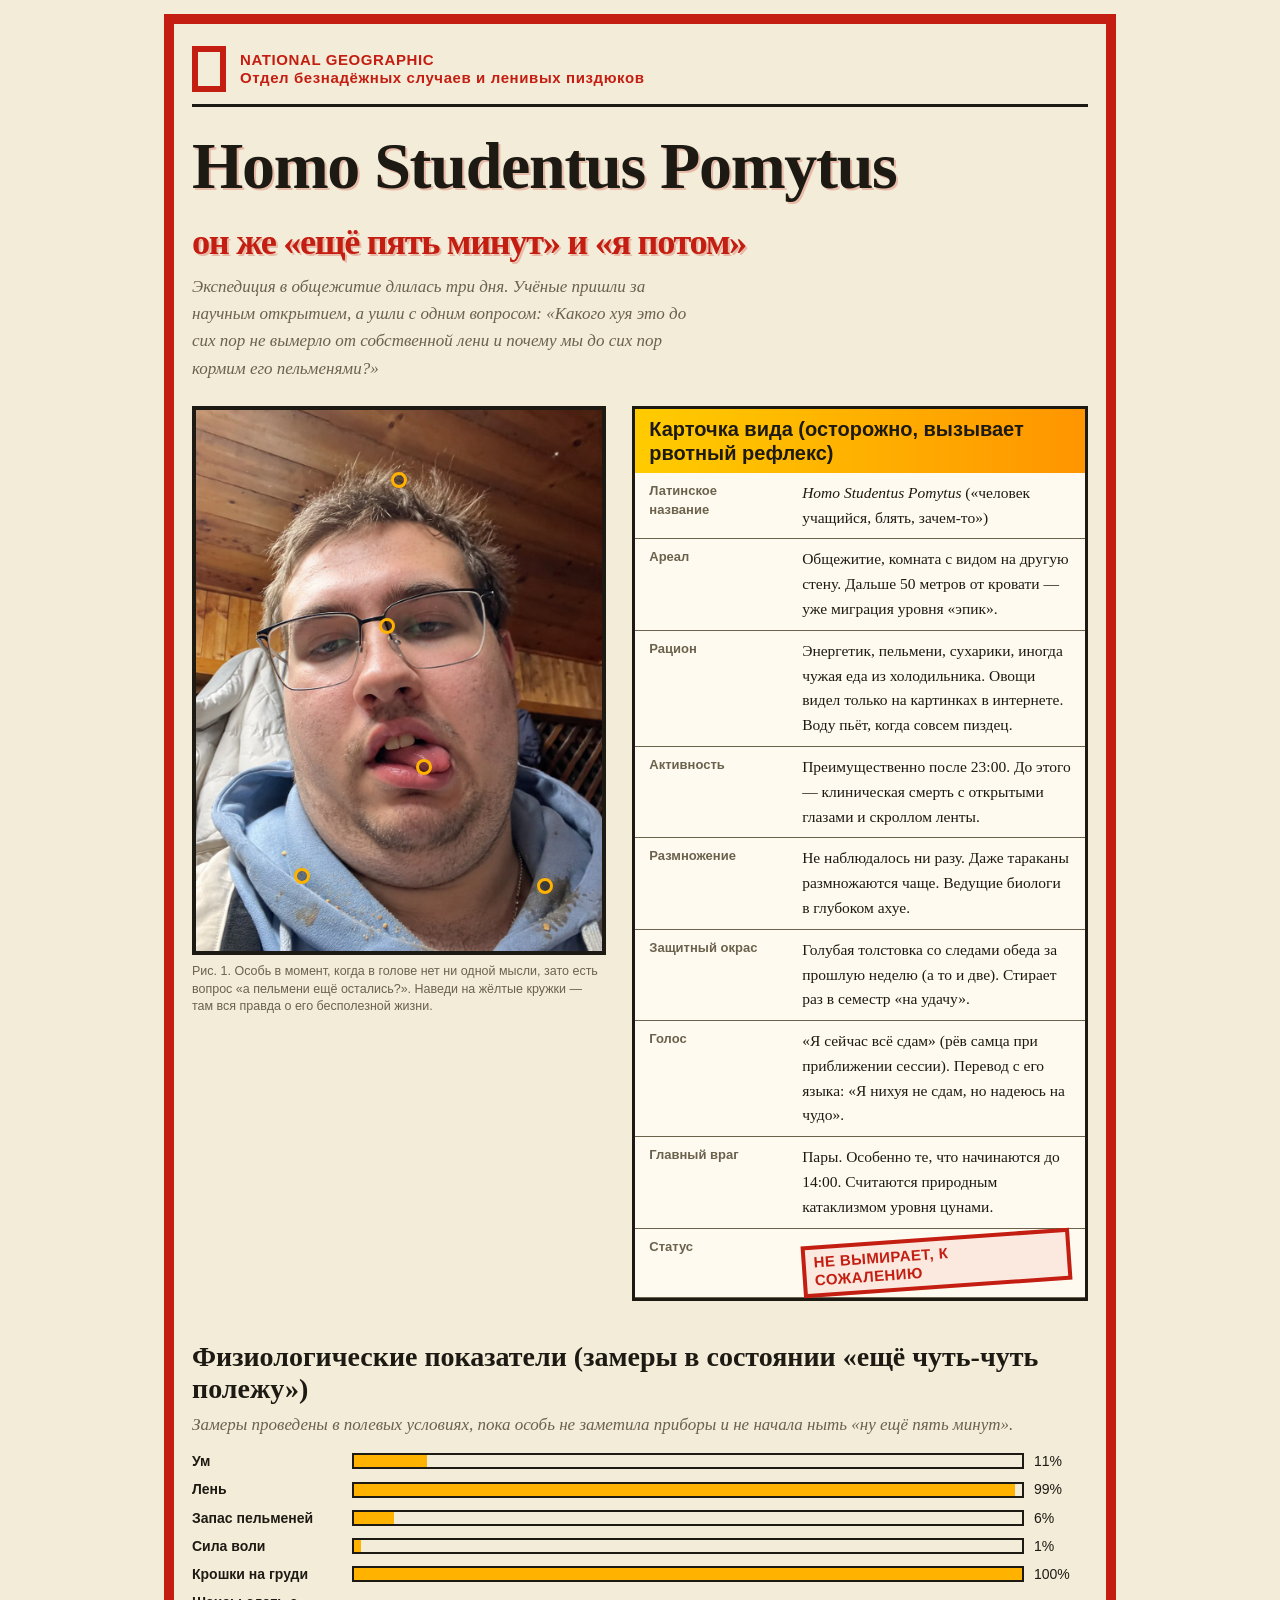
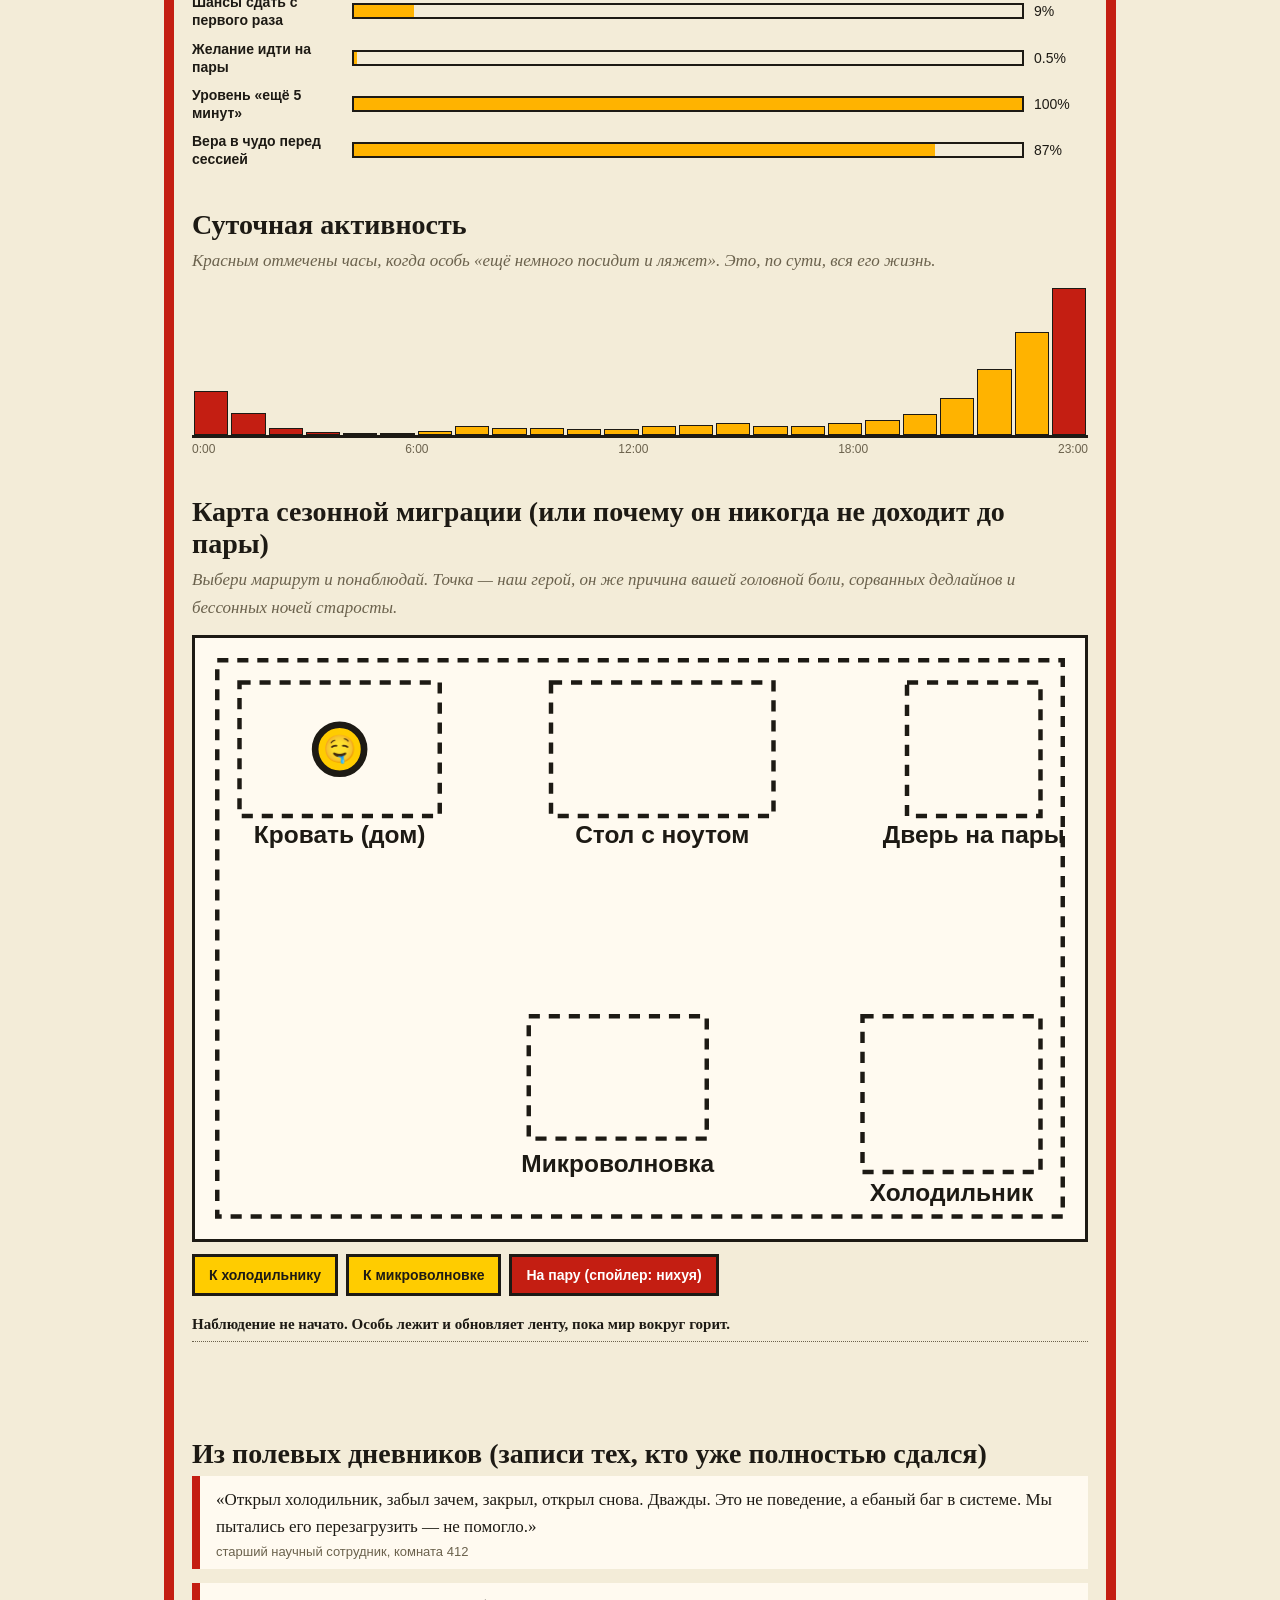
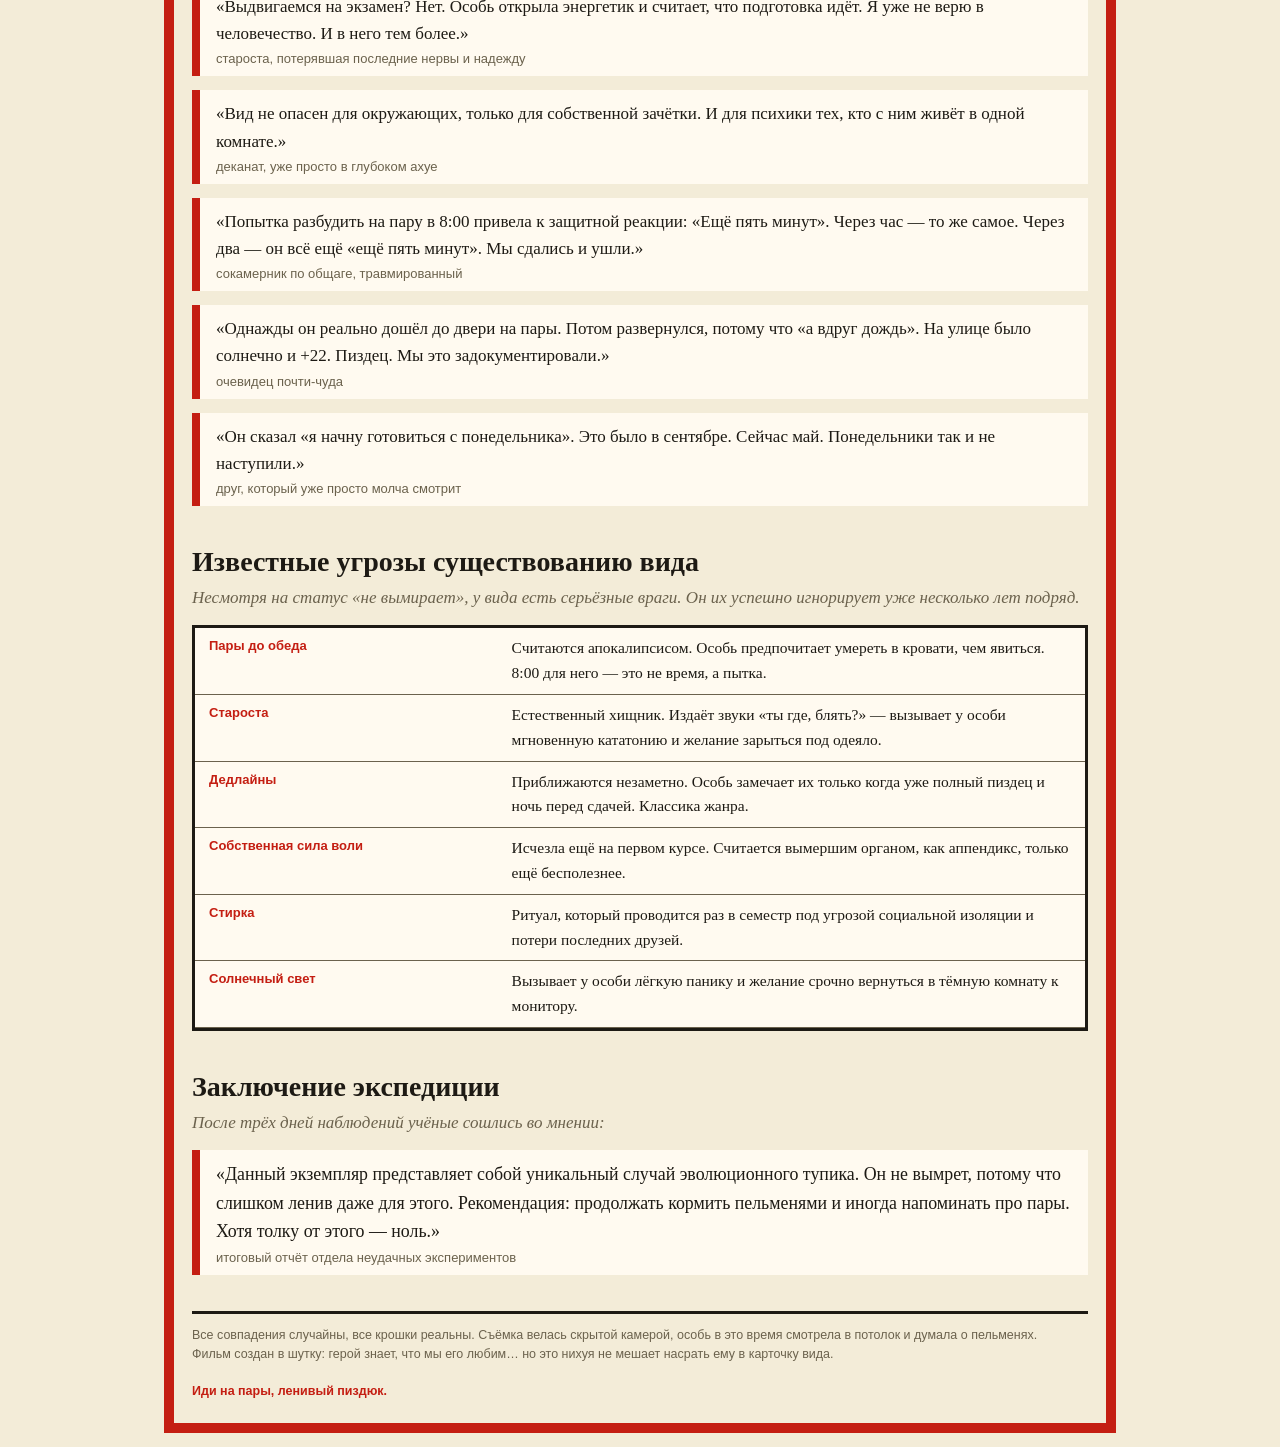
==== fullversion.html @ 98ea7786 "Добавлен файл стилей main.css и обновлены ссылки на стили в HTML-файлах" ====
<!DOCTYPE html>
<html lang="ru">

<head>
  <meta charset="utf-8">
  <meta name="viewport" content="width=device-width, initial-scale=1, viewport-fit=cover">
  <title>БЕЗ ЦЕНЗУРЫ: Homo Studentus Pomytus — ленивый пиздюк</title>
  <link rel="stylesheet" href="css/main.css">
  <link rel="icon" type="image/x-icon" href="favicon.ico">
  <style>
    :root {
      --yel: #ffb300;
      --red: #c41e12;
    }

    .border {
      border-width: 10px;
      border-color: #c41e12;
      /* box-shadow: inset 0 0 0 4px #ffcc00; */
    }

    header b {
      color: var(--red);
    }

    .logo {
      border-color: var(--red);
    }

    h1 {
      text-shadow: 2px 2px 0 rgba(196, 30, 18, 0.25);
    }

    .stamp {
      border-width: 4px;
      font-size: 15px;
      letter-spacing: 0.03em;
      transform: rotate(-4deg);
      background: rgba(196, 30, 18, 0.08);
    }

    .card h2 {
      background: linear-gradient(90deg, #ffcc00, #ff9500);
    }

    .threats td:first-child {
      color: var(--red);
      font-weight: 800;
    }

    blockquote {
      border-left-color: var(--red);
    }

    button {
      background: #ffcc00;
    }

    button[data-r="pair"] {
      background: var(--red);
      color: #fff;
      border-color: #1d1a14;
    }

    .stat span:first-child {
      font-weight: 700;
    }
  </style>
</head>

<body>
  <div class="frame">
    <div class="border">
      <header>
        <div class="logo"></div><b>NATIONAL GEOGRAPHIC<br>Отдел безнадёжных случаев и ленивых пиздюков</b>
      </header>

      <h1>Homo Studentus Pomytus<br><span style="font-size:0.55em;font-weight:700;color:var(--red)">он же «ещё пять
          минут» и «я потом»</span></h1>
      <p class="lead">Экспедиция в общежитие длилась три дня. Учёные пришли за научным открытием, а ушли с одним
        вопросом:
        «Какого хуя это до сих пор не вымерло от собственной лени и почему мы до сих пор кормим его пельменями?»</p>

      <div class="grid">
        <div>
          <div class="photo" id="ph">
            <img src="hero.jpg"
              alt="Особь в естественной среде обитания: деревянная стена, крошки на толстовке, язык наружу">
            <div class="tag" style="left:26%;top:86%"><i tabindex="0" aria-label="Крошки"></i><span>Следы сухариков. Так
                особь метит территорию и собственную грудь. Феромоны абсолютной лени.</span></div>
            <div class="tag" style="left:56%;top:66%"><i tabindex="0" aria-label="Язык"></i><span>Язык наружу: либо
                брачный сигнал, либо мозг окончательно завис и больше не загрузится. Оба варианта — пиздец.</span></div>
            <div class="tag" style="left:47%;top:40%"><i tabindex="0" aria-label="Очки"></i><span>Очки в тонкой оправе.
                Эффект интеллекта не подтверждён. Даже наоборот — очки просто для вида, как и вся его «учёба».</span>
            </div>
            <div class="tag" style="left:50%;top:13%"><i tabindex="0" aria-label="Причёска"></i><span>Причёска «после
                сна без сна». Расчёске не знакома. Гребень бы умер от ужаса, увидев это.</span></div>
            <div class="tag" style="left:86%;top:88%"><i tabindex="0" aria-label="Пятно"></i><span>Пятно
                неустановленного происхождения. Эксперты спорят: соус, судьба или просто лень стирать уже третий
                месяц.</span></div>
          </div>
          <p class="cap">Рис. 1. Особь в момент, когда в голове нет ни одной мысли, зато есть вопрос «а пельмени ещё
            остались?». Наведи на жёлтые кружки — там вся правда о его бесполезной жизни.</p>
        </div>

        <div class="card">
          <h2>Карточка вида (осторожно, вызывает рвотный рефлекс)</h2>
          <table>
            <tr>
              <td>Латинское название</td>
              <td><i>Homo Studentus Pomytus</i> («человек учащийся, блять, зачем-то»)</td>
            </tr>
            <tr>
              <td>Ареал</td>
              <td>Общежитие, комната с видом на другую стену. Дальше 50 метров от кровати — уже миграция уровня «эпик».
              </td>
            </tr>
            <tr>
              <td>Рацион</td>
              <td>Энергетик, пельмени, сухарики, иногда чужая еда из холодильника. Овощи видел только на картинках в
                интернете. Воду пьёт, когда совсем пиздец.</td>
            </tr>
            <tr>
              <td>Активность</td>
              <td>Преимущественно после 23:00. До этого — клиническая смерть с открытыми глазами и скроллом ленты.</td>
            </tr>
            <tr>
              <td>Размножение</td>
              <td>Не наблюдалось ни разу. Даже тараканы размножаются чаще. Ведущие биологи в глубоком ахуе.</td>
            </tr>
            <tr>
              <td>Защитный окрас</td>
              <td>Голубая толстовка со следами обеда за прошлую неделю (а то и две). Стирает раз в семестр «на удачу».
              </td>
            </tr>
            <tr>
              <td>Голос</td>
              <td>«Я сейчас всё сдам» (рёв самца при приближении сессии). Перевод с его языка: «Я нихуя не сдам, но
                надеюсь на чудо».</td>
            </tr>
            <tr>
              <td>Главный враг</td>
              <td>Пары. Особенно те, что начинаются до 14:00. Считаются природным катаклизмом уровня цунами.</td>
            </tr>
            <tr>
              <td>Статус</td>
              <td><span class="stamp">НЕ ВЫМИРАЕТ, К СОЖАЛЕНИЮ</span></td>
            </tr>
          </table>
        </div>
      </div>

      <section>
        <h3>Физиологические показатели (замеры в состоянии «ещё чуть-чуть полежу»)</h3>
        <p class="sub">Замеры проведены в полевых условиях, пока особь не заметила приборы и не начала ныть «ну ещё пять
          минут».</p>
        <div class="stats" id="stats"></div>
      </section>

      <section>
        <h3>Суточная активность</h3>
        <p class="sub">Красным отмечены часы, когда особь «ещё немного посидит и ляжет». Это, по сути, вся его жизнь.
        </p>
        <div class="chart" id="chart" role="img" aria-label="График: активность растёт после 23:00"></div>
        <div class="hours"><span>0:00</span><span>6:00</span><span>12:00</span><span>18:00</span><span>23:00</span>
        </div>
      </section>

      <section>
        <h3>Карта сезонной миграции (или почему он никогда не доходит до пары)</h3>
        <p class="sub">Выбери маршрут и понаблюдай. Точка — наш герой, он же причина вашей головной боли, сорванных
          дедлайнов и бессонных ночей старосты.</p>
        <div class="map">
          <svg viewBox="0 0 400 270" role="img" aria-label="План комнаты общежития">
            <rect class="room" x="10" y="10" width="380" height="250" />
            <rect class="room" x="20" y="20" width="90" height="60" /><text class="rt" x="65" y="92">Кровать
              (дом)</text>
            <rect class="room" x="160" y="20" width="100" height="60" /><text class="rt" x="210" y="92">Стол с
              ноутом</text>
            <rect class="room" x="320" y="20" width="60" height="60" /><text class="rt" x="350" y="92">Дверь на
              пары</text>
            <rect class="room" x="150" y="170" width="80" height="55" /><text class="rt" x="190"
              y="240">Микроволновка</text>
            <rect class="room" x="300" y="170" width="80" height="70" /><text class="rt" x="340"
              y="253">Холодильник</text>
            <g id="mk">
              <circle r="11" fill="#ffcc00" stroke="#1d1a14" stroke-width="3" /><text y="4" text-anchor="middle"
                font-size="12">🤤</text>
            </g>
          </svg>
        </div>
        <div class="btns">
          <button data-r="fridge">К холодильнику</button>
          <button data-r="micro">К микроволновке</button>
          <button data-r="pair">На пару (спойлер: нихуя)</button>
        </div>
        <ol id="log" reversed>
          <li>Наблюдение не начато. Особь лежит и обновляет ленту, пока мир вокруг горит.</li>
        </ol>
      </section>

      <section>
        <h3>Из полевых дневников (записи тех, кто уже полностью сдался)</h3>
        <blockquote>«Открыл холодильник, забыл зачем, закрыл, открыл снова. Дважды. Это не поведение, а ебаный баг в
          системе. Мы пытались его перезагрузить — не помогло.»<cite>старший научный сотрудник, комната 412</cite>
        </blockquote>
        <blockquote>«Выдвигаемся на экзамен? Нет. Особь открыла энергетик и считает, что подготовка идёт. Я уже не верю
          в человечество. И в него тем более.»<cite>староста, потерявшая последние нервы и надежду</cite></blockquote>
        <blockquote>«Вид не опасен для окружающих, только для собственной зачётки. И для психики тех, кто с ним живёт в
          одной комнате.»<cite>деканат, уже просто в глубоком ахуе</cite></blockquote>
        <blockquote>«Попытка разбудить на пару в 8:00 привела к защитной реакции: «Ещё пять минут». Через час — то же
          самое. Через два — он всё ещё «ещё пять минут». Мы сдались и ушли.»<cite>сокамерник по общаге,
            травмированный</cite></blockquote>
        <blockquote>«Однажды он реально дошёл до двери на пары. Потом развернулся, потому что «а вдруг дождь». На улице
          было солнечно и +22. Пиздец. Мы это задокументировали.»<cite>очевидец почти-чуда</cite></blockquote>
        <blockquote>«Он сказал «я начну готовиться с понедельника». Это было в сентябре. Сейчас май. Понедельники так и
          не наступили.»<cite>друг, который уже просто молча смотрит</cite></blockquote>
      </section>

      <section>
        <h3>Известные угрозы существованию вида</h3>
        <p class="sub">Несмотря на статус «не вымирает», у вида есть серьёзные враги. Он их успешно игнорирует уже
          несколько лет подряд.</p>
        <div class="card threats">
          <table>
            <tr>
              <td>Пары до обеда</td>
              <td>Считаются апокалипсисом. Особь предпочитает умереть в кровати, чем явиться. 8:00 для него — это не
                время, а пытка.</td>
            </tr>
            <tr>
              <td>Староста</td>
              <td>Естественный хищник. Издаёт звуки «ты где, блять?» — вызывает у особи мгновенную кататонию и желание
                зарыться под одеяло.</td>
            </tr>
            <tr>
              <td>Дедлайны</td>
              <td>Приближаются незаметно. Особь замечает их только когда уже полный пиздец и ночь перед сдачей. Классика
                жанра.</td>
            </tr>
            <tr>
              <td>Собственная сила воли</td>
              <td>Исчезла ещё на первом курсе. Считается вымершим органом, как аппендикс, только ещё бесполезнее.</td>
            </tr>
            <tr>
              <td>Стирка</td>
              <td>Ритуал, который проводится раз в семестр под угрозой социальной изоляции и потери последних друзей.
              </td>
            </tr>
            <tr>
              <td>Солнечный свет</td>
              <td>Вызывает у особи лёгкую панику и желание срочно вернуться в тёмную комнату к монитору.</td>
            </tr>
          </table>
        </div>
      </section>

      <section>
        <h3>Заключение экспедиции</h3>
        <p class="sub">После трёх дней наблюдений учёные сошлись во мнении:</p>
        <blockquote style="border-left-color:var(--red);font-size:1.05em">
          «Данный экземпляр представляет собой уникальный случай эволюционного тупика.
          Он не вымрет, потому что слишком ленив даже для этого.
          Рекомендация: продолжать кормить пельменями и иногда напоминать про пары.
          Хотя толку от этого — ноль.»
          <cite>итоговый отчёт отдела неудачных экспериментов</cite>
        </blockquote>
      </section>

      <footer>
        Все совпадения случайны, все крошки реальны. Съёмка велась скрытой камерой, особь в это время смотрела в потолок
        и думала о пельменях.<br>
        Фильм создан в шутку: герой знает, что мы его любим… но это нихуя не мешает насрать ему в карточку вида.<br><br>
        <strong style="color:var(--red)">Иди на пары, ленивый пиздюк.</strong><br>
      </footer>
    </div>
  </div>

  <script>
    var S = [
      ["Ум", 11, "11%"],
      ["Лень", 99, "99%"],
      ["Запас пельменей", 6, "6%"],
      ["Сила воли", 1, "1%"],
      ["Крошки на груди", 100, "100%"],
      ["Шансы сдать с первого раза", 9, "9%"],
      ["Желание идти на пары", 0.5, "0.5%"],
      ["Уровень «ещё 5 минут»", 100, "100%"],
      ["Вера в чудо перед сессией", 87, "87%"]
    ];
    var st = document.getElementById("stats");
    S.forEach(function (s) {
      var d = document.createElement("div");
      d.className = "stat";
      d.innerHTML = "<span>" + s[0] + "</span><div class='bar'><b data-w='" + s[1] + "'></b></div><span>" + s[2] + "</span>";
      st.appendChild(d);
    });
    setTimeout(function () {
      document.querySelectorAll(".bar b").forEach(function (b) {
        b.style.width = b.dataset.w + "%";
      });
    }, 150);

    var A = [30, 15, 5, 2, 1, 1, 3, 6, 5, 5, 4, 4, 6, 7, 8, 6, 6, 8, 10, 14, 25, 45, 70, 100],
      c = document.getElementById("chart");
    A.forEach(function (v, i) {
      var d = document.createElement("div");
      d.style.height = v + "%";
      d.title = i + ":00";
      if (i >= 23 || i <= 3) d.className = "n";
      c.appendChild(d);
    });

    document.querySelectorAll(".tag").forEach(function (t) {
      t.addEventListener("click", function () {
        document.querySelectorAll(".tag.on").forEach(function (o) {
          if (o !== t) o.classList.remove("on");
        });
        t.classList.toggle("on");
      });
    });

    var P = { bed: [65, 50], desk: [210, 50], door: [350, 50], micro: [190, 198], fridge: [340, 205] };
    var R = {
      fridge: [
        ["desk", "Особь покидает кровать. Причина: запах чужих пельменей. Классика жанра."],
        ["desk", "Остановка у стола. Проверяет, не появилась ли еда сама. Не появилась. На лице — искреннее удивление."],
        ["micro", "Маршрут через микроволновку. Заглянул, ничего не разогревал, ушёл. Зачем — неизвестно даже ему самому."],
        ["fridge", "Холодильник открыт. Внутри горчица и надпись «НЕ ТРОГАТЬ». Особь, конечно же, трогает. Потому что хуй с ним."]
      ],
      micro: [
        ["desk", "Особь встаёт. Звук для науки: хруст сустава и тихий стон «бля, опять вставать»."],
        ["micro", "Достигнута микроволновка. Пельмени греются 14 минут вместо 5. Терпение на нуле, как и сила воли."],
        ["micro", "Тарелка пуста. Вилка в стороне. Пельмени съедены в режиме промышленного пылесоса. Миссия выполнена. Можно обратно в кровать."]
      ],
      pair: [
        ["desk", "Особь надевает ту самую толстовку. Ритуал подготовки занял почти 2 часа. Уже устал от самого факта сборов."],
        ["door", "Особь у двери на пары. Рука на ручке, взгляд почти героический. Кажется, сейчас случится чудо."],
        ["bed", "Миграция прервана: особь передумала на пороге («а вдруг дождь / холодно / лень / просто хуйню») и вернулась в кровать. Староста орёт. Мы тоже."]
      ]
    };
    var mk = document.getElementById("mk"),
      log = document.getElementById("log"),
      bs = document.querySelectorAll("button");

    function add(t) {
      var l = document.createElement("li");
      l.textContent = t;
      log.insertBefore(l, log.firstChild);
    }

    function mv(k) {
      var p = P[k];
      mk.style.transform = "translate(" + p[0] + "px," + p[1] + "px)";
    }

    bs.forEach(function (b) {
      b.addEventListener("click", function () {
        var route = R[b.dataset.r],
          i = 0;
        bs.forEach(function (x) {
          x.disabled = true;
        });
        mk.style.transition = "none";
        mv("bed");
        void mk.getBoundingClientRect();
        mk.style.transition = "";
        log.innerHTML = "";
        add("Начало наблюдения. Камера включена, герой не в курсе (как всегда).");
        (function step() {
          if (i >= route.length) {
            bs.forEach(function (x) {
              x.disabled = false;
            });
            return;
          }
          mv(route[i][0]);
          var t = route[i][1];
          i++;
          setTimeout(function () {
            add(t);
          }, 900);
          setTimeout(step, 2300);
        })();
      });
    });
  </script>
</body>

</html>
---- css/main.css ----
:root {
    --bg: #f3ecd8;
    --ink: #1d1a14;
    --card: #fffaf0;
    --yel: #ffcc00;
    --mute: #6b624d;
    --line: #1d1a14;
    --red: #b3261e;
    box-sizing: border-box;
    padding-top: env(safe-area-inset-top, 0px);
    padding-bottom: env(safe-area-inset-bottom, 0px)
}

@media (prefers-color-scheme:dark) {
    :root:not([data-theme="light"]) {
        --bg: #16140f;
        --ink: #f1e9d2;
        --card: #221f17;
        --mute: #a79d82;
        --line: #f1e9d2;
        --red: #ff7a70
    }
}

:root[data-theme="dark"] {
    --bg: #16140f;
    --ink: #f1e9d2;
    --card: #221f17;
    --mute: #a79d82;
    --line: #f1e9d2;
    --red: #ff7a70
}

* {
    box-sizing: inherit
}

html {
    scroll-padding-top: env(safe-area-inset-top, 0px)
}

body {
    margin: 0;
    background: var(--bg);
    color: var(--ink);
    font: 17px/1.6 Georgia, "Times New Roman", serif;
    color-scheme: light dark
}

.frame {
    max-width: 980px;
    margin: 0 auto;
    padding: 14px
}

.border {
    border: 10px solid var(--yel);
    padding: 22px 18px;
    background: var(--bg)
}

header {
    display: flex;
    align-items: center;
    gap: 14px;
    border-bottom: 3px solid var(--line);
    padding-bottom: 12px
}

.logo {
    width: 34px;
    height: 46px;
    border: 6px solid var(--yel);
    flex: none
}

header b {
    font: 700 15px/1.2 Helvetica, Arial, sans-serif;
    letter-spacing: .04em
}

h1 {
    font: 900 clamp(34px, 7vw, 66px)/1 Georgia, serif;
    margin: 26px 0 8px;
    letter-spacing: -.02em
}

.lead {
    font-style: italic;
    color: var(--mute);
    max-width: 60ch;
    margin: 0 0 24px
}

.grid {
    display: grid;
    grid-template-columns: minmax(0, 1fr) minmax(0, 1.1fr);
    gap: 26px;
    align-items: start
}

@media(max-width:720px) {
    .grid {
        grid-template-columns: 1fr
    }
}

.photo {
    position: relative;
    border: 4px solid var(--line);
    background: #000
}

.photo img {
    display: block;
    width: 100%;
    height: auto
}

.tag {
    position: absolute;
    transform: translate(-50%, -50%)
}

.tag i {
    display: block;
    width: 16px;
    height: 16px;
    border: 3px solid var(--yel);
    border-radius: 50%;
    background: rgba(0, 0, 0, .35);
    cursor: pointer
}

.tag span {
    display: none;
    position: absolute;
    left: 50%;
    top: 24px;
    transform: translateX(-50%);
    width: 170px;
    background: var(--yel);
    color: #1d1a14;
    font: 600 12.5px/1.3 Helvetica, Arial, sans-serif;
    padding: 6px 8px;
    z-index: 3
}

.tag:hover span,
.tag:focus-within span,
.tag.on span {
    display: block
}

.cap {
    font: 12.5px/1.4 Helvetica, Arial, sans-serif;
    color: var(--mute);
    margin: 8px 0 0
}

.card {
    background: var(--card);
    border: 3px solid var(--line)
}

.card h2 {
    margin: 0;
    background: var(--yel);
    color: #1d1a14;
    font: 800 20px/1.2 Helvetica, Arial, sans-serif;
    padding: 8px 14px
}

table {
    width: 100%;
    border-collapse: collapse;
    font-size: 15.5px
}

td {
    padding: 8px 14px;
    border-bottom: 1px solid var(--mute);
    vertical-align: top
}

td:first-child {
    font: 700 13px/1.5 Helvetica, Arial, sans-serif;
    width: 34%;
    color: var(--mute)
}

.stamp {
    display: inline-block;
    border: 3px solid var(--red);
    color: var(--red);
    font: 800 14px/1.2 Helvetica, Arial, sans-serif;
    padding: 4px 8px;
    transform: rotate(-3deg)
}

section {
    margin-top: 40px
}

h3 {
    font: 800 28px/1.15 Georgia, serif;
    margin: 0 0 6px
}

.sub {
    color: var(--mute);
    margin: 0 0 14px;
    font-style: italic
}

.stats {
    display: grid;
    gap: 10px
}

.stat {
    display: grid;
    grid-template-columns: 150px 1fr 54px;
    gap: 10px;
    align-items: center;
    font: 14px/1.3 Helvetica, Arial, sans-serif
}

@media(max-width:520px) {
    .stat {
        grid-template-columns: 100px 1fr 44px
    }
}

.bar {
    height: 16px;
    border: 2px solid var(--line)
}

.bar b {
    display: block;
    height: 100%;
    background: var(--yel);
    width: 0;
    transition: width 1.2s
}

.chart {
    display: flex;
    align-items: flex-end;
    gap: 3px;
    height: 150px;
    border-bottom: 3px solid var(--line);
    padding: 0 2px;
    overflow-x: auto
}

.chart div {
    flex: 1;
    min-width: 8px;
    background: var(--yel);
    border: 1px solid var(--line);
    position: relative
}

.chart div.n {
    background: var(--red)
}

.hours {
    display: flex;
    justify-content: space-between;
    font: 12px Helvetica, Arial, sans-serif;
    color: var(--mute);
    margin-top: 4px
}

.map {
    border: 3px solid var(--line);
    background: var(--card);
    overflow-x: auto
}

.map svg {
    display: block;
    width: 100%;
    min-width: 340px;
    height: auto
}

.room {
    fill: none;
    stroke: var(--line);
    stroke-width: 2;
    stroke-dasharray: 5 4
}

.rt {
    fill: var(--ink);
    font: 700 11px Helvetica, Arial, sans-serif;
    text-anchor: middle
}

#mk {
    transform: translate(65px, 50px);
    transition: transform 1.4s ease-in-out
}

.btns {
    display: flex;
    flex-wrap: wrap;
    gap: 8px;
    margin: 12px 0
}

button {
    font: 800 14px Helvetica, Arial, sans-serif;
    background: var(--yel);
    color: #1d1a14;
    border: 3px solid var(--line);
    padding: 10px 14px;
    cursor: pointer
}

button:disabled {
    opacity: .5;
    cursor: wait
}

button:focus-visible,
.tag i:focus-visible {
    outline: 3px solid var(--red);
    outline-offset: 2px
}

#log {
    list-style: none;
    margin: 0;
    padding: 0;
    font: 15px/1.45 Georgia, serif;
    min-height: 90px
}

#log li {
    padding: 6px 0;
    border-bottom: 1px dotted var(--mute)
}

#log li:first-child {
    font-weight: 700
}

blockquote {
    margin: 0 0 14px;
    padding: 10px 16px;
    border-left: 8px solid var(--yel);
    background: var(--card)
}

blockquote cite {
    display: block;
    font: 13px Helvetica, Arial, sans-serif;
    color: var(--mute);
    margin-top: 4px
}

footer {
    margin-top: 36px;
    border-top: 3px solid var(--line);
    padding-top: 12px;
    font: 12.5px/1.5 Helvetica, Arial, sans-serif;
    color: var(--mute)
}

@media(prefers-reduced-motion:reduce) {

    #mk,
    .bar b {
        transition: none
    }
}

.censor-link {
    margin: 0 0 28px;
    text-align: center;
}

.censor-link a {
    display: inline-block;
    background: #b3261e;
    color: #fff;
    font: 800 14px/1.3 Helvetica, Arial, sans-serif;
    padding: 10px 18px;
    text-decoration: none;
    border: 3px solid var(--line);
    letter-spacing: 0.02em;
}

.censor-link a:hover {
    background: #8f1e18;
}
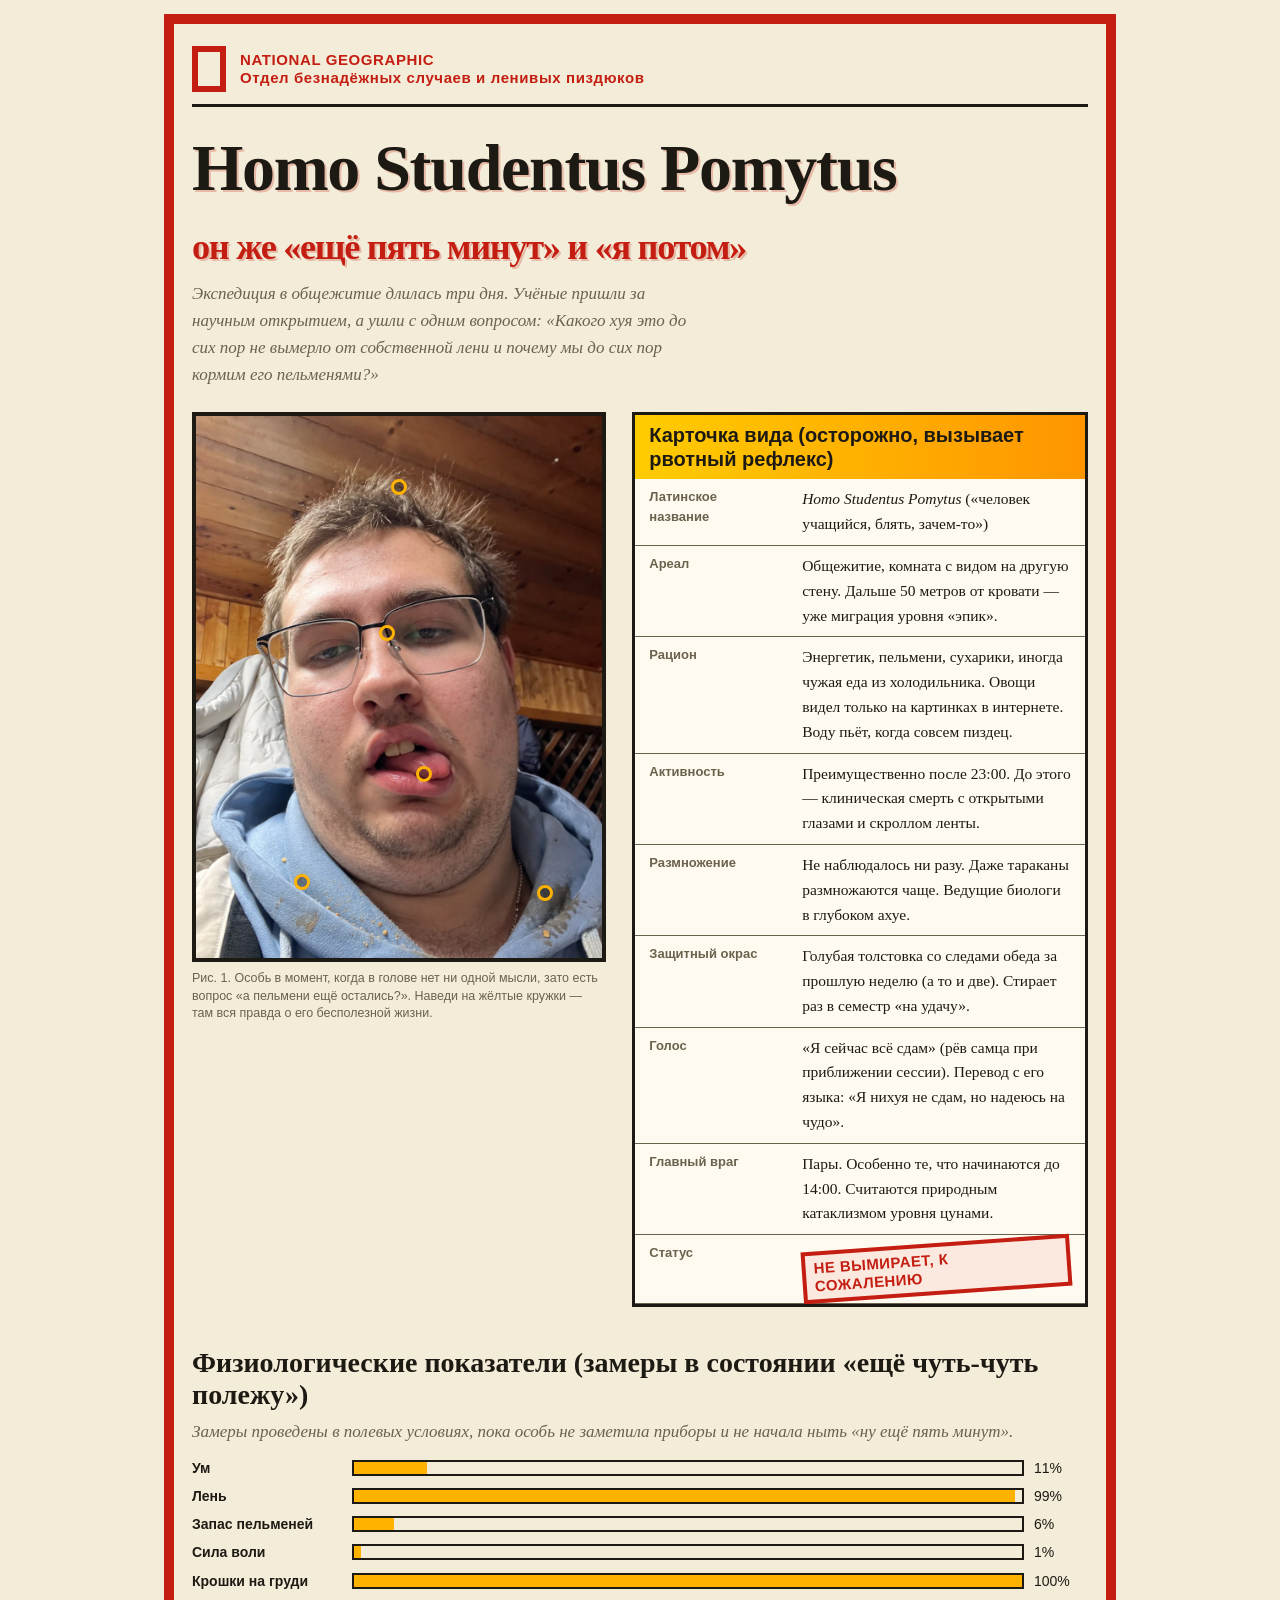
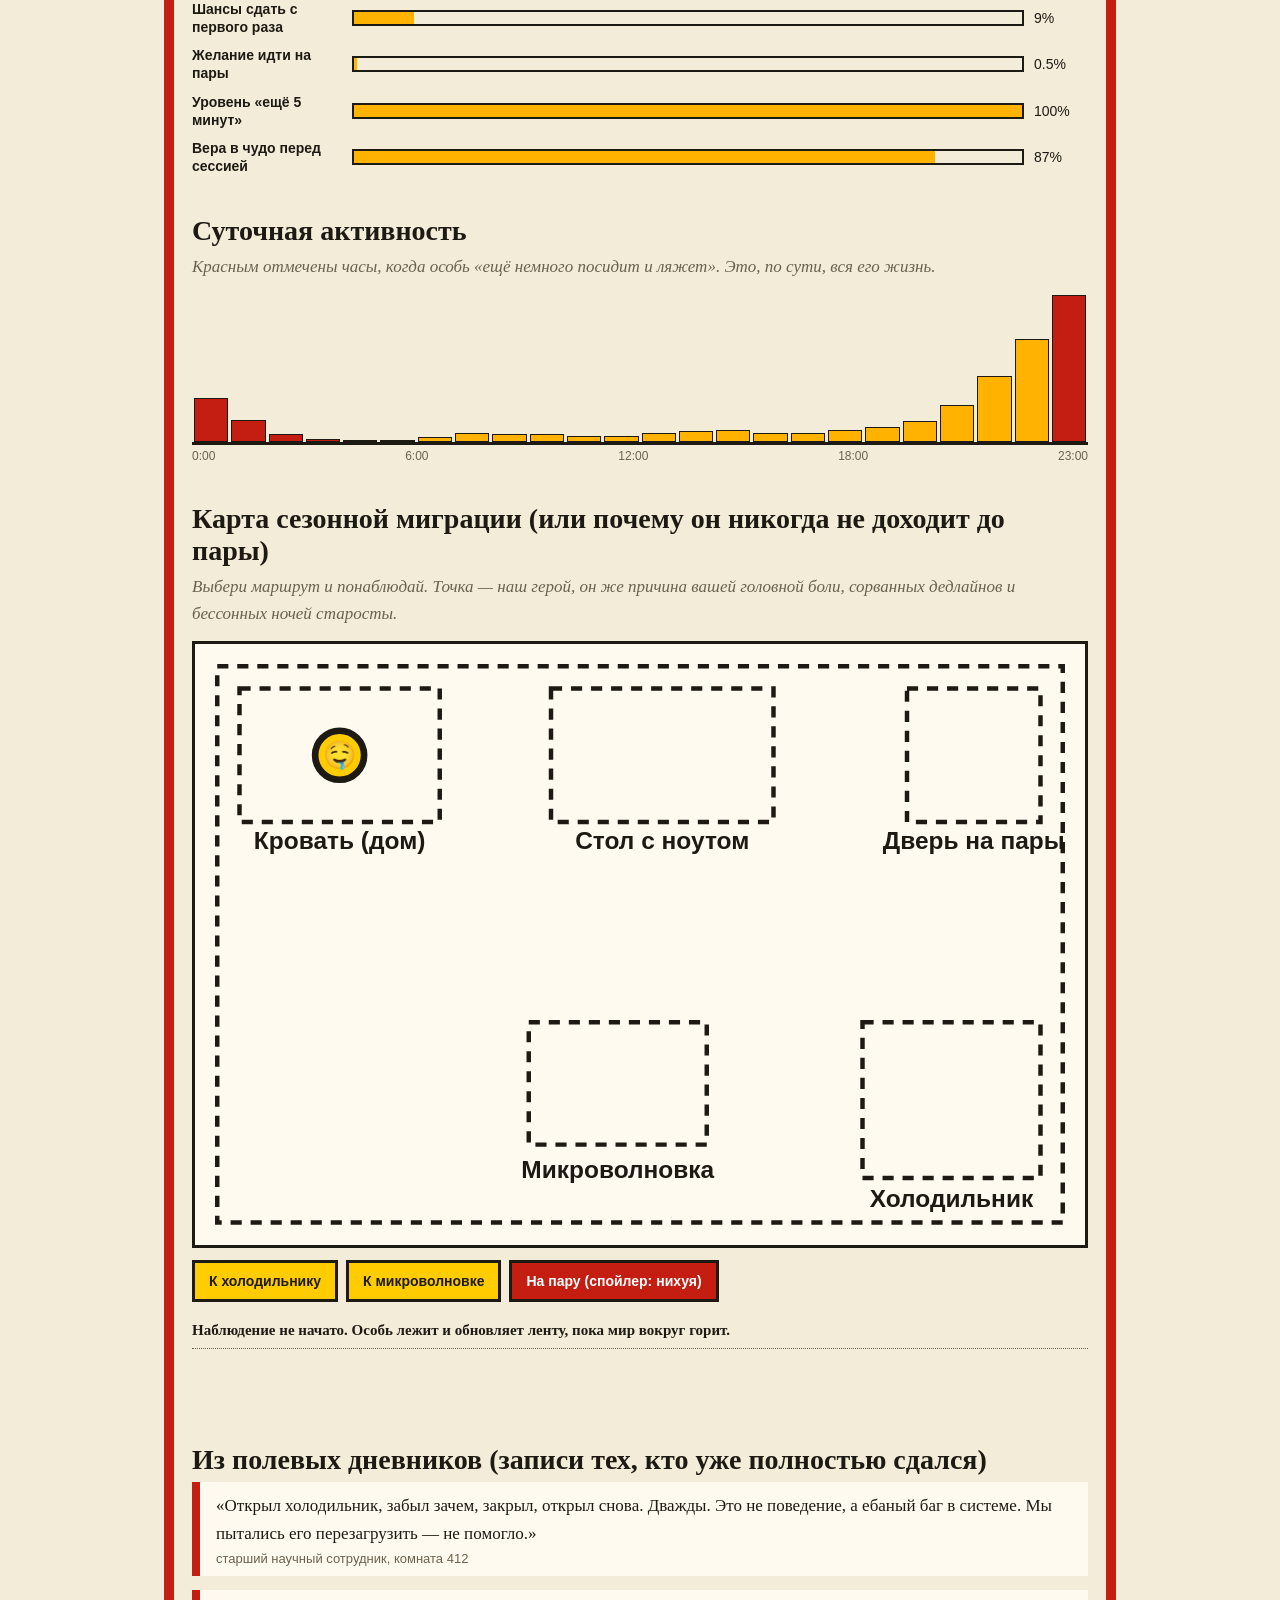
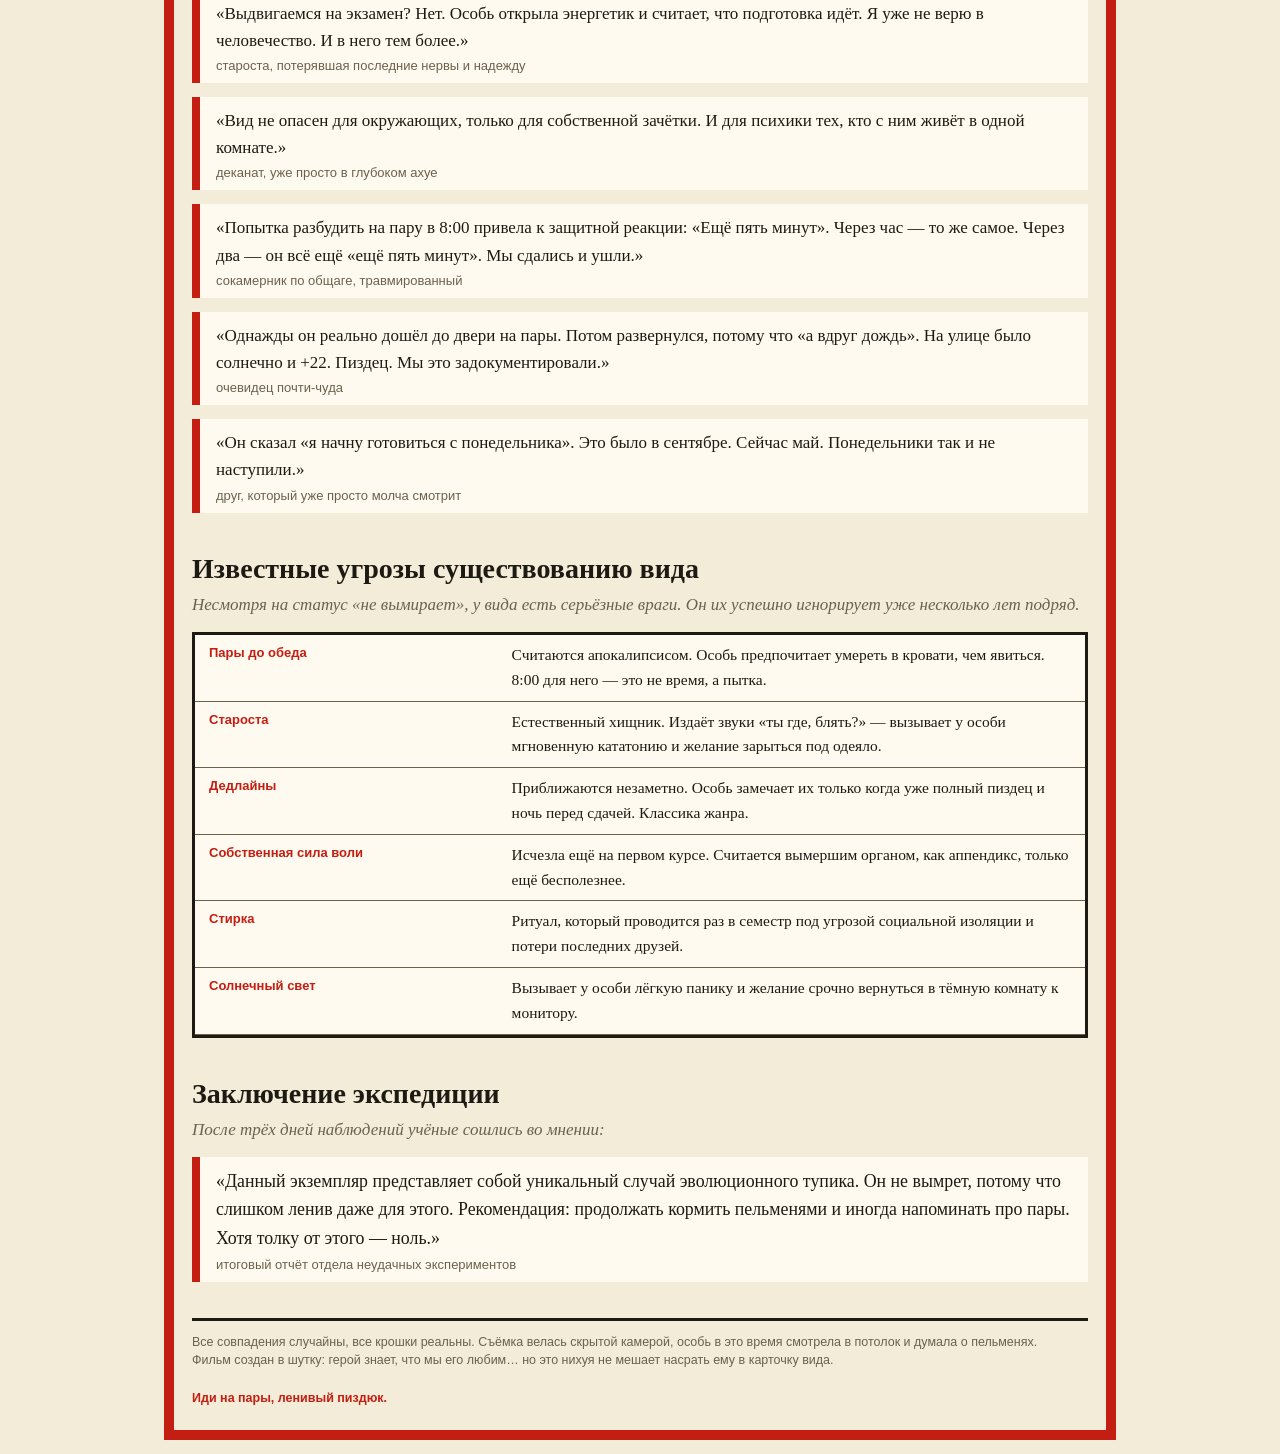
==== commit a2488fab: "Удалено свойство border-width из класса .border в fullversion.html" ====
--- a/fullversion.html
+++ b/fullversion.html
@@ -6,7 +6,8 @@
   <meta name="viewport" content="width=device-width, initial-scale=1, viewport-fit=cover">
   <title>БЕЗ ЦЕНЗУРЫ: Homo Studentus Pomytus — ленивый пиздюк</title>
   <link rel="stylesheet" href="css/main.css">
-  <link rel="icon" type="image/x-icon" href="favicon.ico">
+  <link rel="icon" href="img/favicons/fullversion.svg" type="image/svg+xml">
+  <link rel="alternate icon" href="img/favicons/fullversion.ico" type="image/x-icon">
   <style>
     :root {
       --yel: #ffb300;
@@ -14,9 +15,7 @@
     }
 
     .border {
-      border-width: 10px;
       border-color: #c41e12;
-      /* box-shadow: inset 0 0 0 4px #ffcc00; */
     }
 
     header b {
@@ -84,7 +83,7 @@
       <div class="grid">
         <div>
           <div class="photo" id="ph">
-            <img src="hero.jpg"
+            <img src="img/homo_studentus_onfull.jpg"
               alt="Особь в естественной среде обитания: деревянная стена, крошки на толстовке, язык наружу">
             <div class="tag" style="left:26%;top:86%"><i tabindex="0" aria-label="Крошки"></i><span>Следы сухариков. Так
                 особь метит территорию и собственную грудь. Феромоны абсолютной лени.</span></div>
@@ -276,115 +275,7 @@
     </div>
   </div>
 
-  <script>
-    var S = [
-      ["Ум", 11, "11%"],
-      ["Лень", 99, "99%"],
-      ["Запас пельменей", 6, "6%"],
-      ["Сила воли", 1, "1%"],
-      ["Крошки на груди", 100, "100%"],
-      ["Шансы сдать с первого раза", 9, "9%"],
-      ["Желание идти на пары", 0.5, "0.5%"],
-      ["Уровень «ещё 5 минут»", 100, "100%"],
-      ["Вера в чудо перед сессией", 87, "87%"]
-    ];
-    var st = document.getElementById("stats");
-    S.forEach(function (s) {
-      var d = document.createElement("div");
-      d.className = "stat";
-      d.innerHTML = "<span>" + s[0] + "</span><div class='bar'><b data-w='" + s[1] + "'></b></div><span>" + s[2] + "</span>";
-      st.appendChild(d);
-    });
-    setTimeout(function () {
-      document.querySelectorAll(".bar b").forEach(function (b) {
-        b.style.width = b.dataset.w + "%";
-      });
-    }, 150);
-
-    var A = [30, 15, 5, 2, 1, 1, 3, 6, 5, 5, 4, 4, 6, 7, 8, 6, 6, 8, 10, 14, 25, 45, 70, 100],
-      c = document.getElementById("chart");
-    A.forEach(function (v, i) {
-      var d = document.createElement("div");
-      d.style.height = v + "%";
-      d.title = i + ":00";
-      if (i >= 23 || i <= 3) d.className = "n";
-      c.appendChild(d);
-    });
-
-    document.querySelectorAll(".tag").forEach(function (t) {
-      t.addEventListener("click", function () {
-        document.querySelectorAll(".tag.on").forEach(function (o) {
-          if (o !== t) o.classList.remove("on");
-        });
-        t.classList.toggle("on");
-      });
-    });
-
-    var P = { bed: [65, 50], desk: [210, 50], door: [350, 50], micro: [190, 198], fridge: [340, 205] };
-    var R = {
-      fridge: [
-        ["desk", "Особь покидает кровать. Причина: запах чужих пельменей. Классика жанра."],
-        ["desk", "Остановка у стола. Проверяет, не появилась ли еда сама. Не появилась. На лице — искреннее удивление."],
-        ["micro", "Маршрут через микроволновку. Заглянул, ничего не разогревал, ушёл. Зачем — неизвестно даже ему самому."],
-        ["fridge", "Холодильник открыт. Внутри горчица и надпись «НЕ ТРОГАТЬ». Особь, конечно же, трогает. Потому что хуй с ним."]
-      ],
-      micro: [
-        ["desk", "Особь встаёт. Звук для науки: хруст сустава и тихий стон «бля, опять вставать»."],
-        ["micro", "Достигнута микроволновка. Пельмени греются 14 минут вместо 5. Терпение на нуле, как и сила воли."],
-        ["micro", "Тарелка пуста. Вилка в стороне. Пельмени съедены в режиме промышленного пылесоса. Миссия выполнена. Можно обратно в кровать."]
-      ],
-      pair: [
-        ["desk", "Особь надевает ту самую толстовку. Ритуал подготовки занял почти 2 часа. Уже устал от самого факта сборов."],
-        ["door", "Особь у двери на пары. Рука на ручке, взгляд почти героический. Кажется, сейчас случится чудо."],
-        ["bed", "Миграция прервана: особь передумала на пороге («а вдруг дождь / холодно / лень / просто хуйню») и вернулась в кровать. Староста орёт. Мы тоже."]
-      ]
-    };
-    var mk = document.getElementById("mk"),
-      log = document.getElementById("log"),
-      bs = document.querySelectorAll("button");
-
-    function add(t) {
-      var l = document.createElement("li");
-      l.textContent = t;
-      log.insertBefore(l, log.firstChild);
-    }
-
-    function mv(k) {
-      var p = P[k];
-      mk.style.transform = "translate(" + p[0] + "px," + p[1] + "px)";
-    }
-
-    bs.forEach(function (b) {
-      b.addEventListener("click", function () {
-        var route = R[b.dataset.r],
-          i = 0;
-        bs.forEach(function (x) {
-          x.disabled = true;
-        });
-        mk.style.transition = "none";
-        mv("bed");
-        void mk.getBoundingClientRect();
-        mk.style.transition = "";
-        log.innerHTML = "";
-        add("Начало наблюдения. Камера включена, герой не в курсе (как всегда).");
-        (function step() {
-          if (i >= route.length) {
-            bs.forEach(function (x) {
-              x.disabled = false;
-            });
-            return;
-          }
-          mv(route[i][0]);
-          var t = route[i][1];
-          i++;
-          setTimeout(function () {
-            add(t);
-          }, 900);
-          setTimeout(step, 2300);
-        })();
-      });
-    });
-  </script>
+  <script src="js/fullversion.js"></script>
 </body>
 
 </html>
--- a/css/main.css
+++ b/css/main.css
@@ -50,13 +50,16 @@
 .frame {
     max-width: 980px;
     margin: 0 auto;
-    padding: 14px
+    padding: 14px;
+    overflow-x: hidden;
 }
 
 .border {
     border: 10px solid var(--yel);
     padding: 22px 18px;
-    background: var(--bg)
+    background: var(--bg);
+    overflow: hidden;
+    max-width: 100%;
 }
 
 header {
@@ -80,9 +83,11 @@
 }
 
 h1 {
-    font: 900 clamp(34px, 7vw, 66px)/1 Georgia, serif;
+    font: 900 clamp(28px, 7vw, 66px)/1.05 Georgia, serif;
     margin: 26px 0 8px;
-    letter-spacing: -.02em
+    letter-spacing: -.02em;
+    overflow-wrap: break-word;
+    word-wrap: break-word;
 }
 
 .lead {
@@ -99,21 +104,49 @@
     align-items: start
 }
 
+.grid>* {
+    min-width: 0;
+    max-width: 100%;
+}
+
 @media(max-width:720px) {
     .grid {
         grid-template-columns: 1fr
     }
 }
 
+@media(max-width:480px) {
+    .frame {
+        padding: 8px;
+    }
+
+    .border {
+        border-width: 6px;
+        padding: 14px 10px;
+    }
+
+    td {
+        padding: 6px 8px;
+        font-size: 14px;
+    }
+
+    .card h2 {
+        padding: 6px 10px;
+        font-size: 18px;
+    }
+}
+
 .photo {
     position: relative;
     border: 4px solid var(--line);
-    background: #000
+    background: #000;
+    max-width: 100%;
 }
 
 .photo img {
     display: block;
     width: 100%;
+    max-width: 100%;
     height: auto
 }
 
@@ -160,7 +193,9 @@
 
 .card {
     background: var(--card);
-    border: 3px solid var(--line)
+    border: 3px solid var(--line);
+    max-width: 100%;
+    overflow: hidden;
 }
 
 .card h2 {
@@ -174,13 +209,17 @@
 table {
     width: 100%;
     border-collapse: collapse;
-    font-size: 15.5px
+    font-size: 15.5px;
+    table-layout: fixed;
 }
 
 td {
     padding: 8px 14px;
     border-bottom: 1px solid var(--mute);
-    vertical-align: top
+    vertical-align: top;
+    overflow-wrap: break-word;
+    word-wrap: break-word;
+    hyphens: auto;
 }
 
 td:first-child {
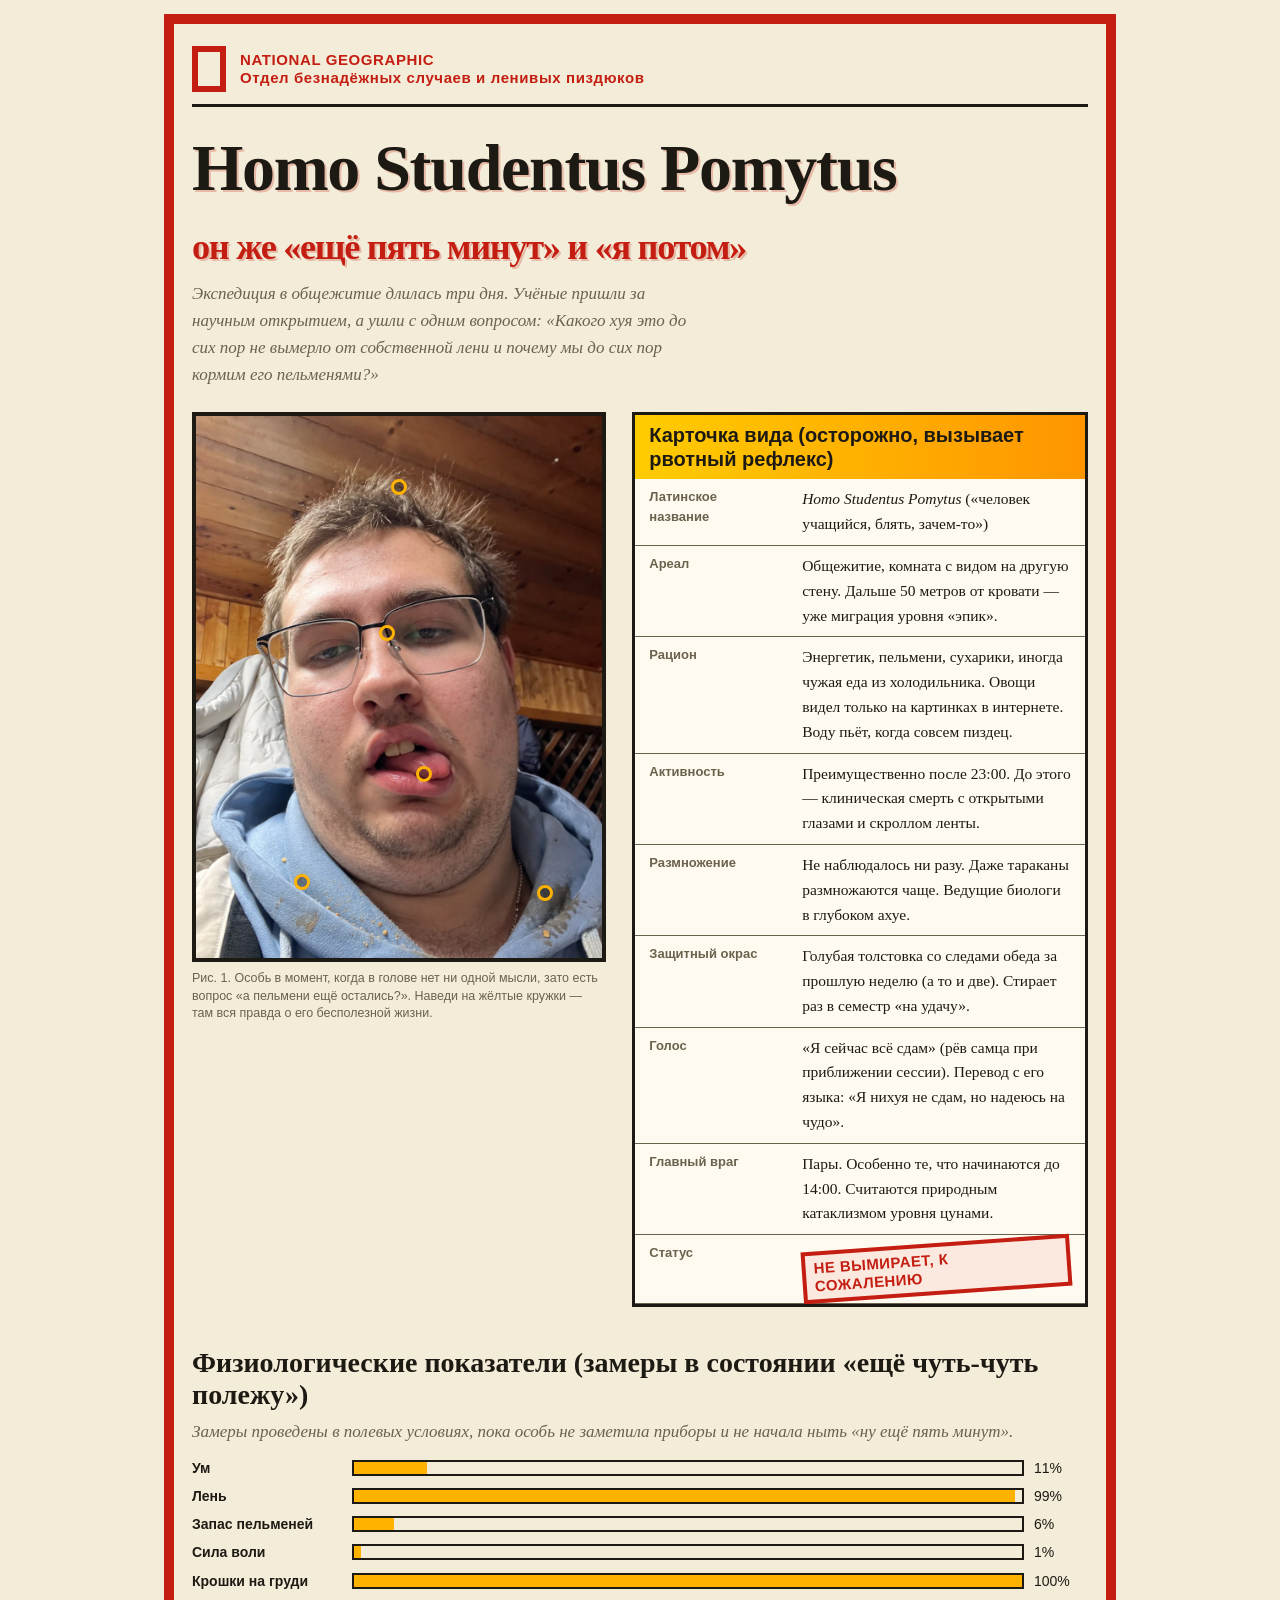
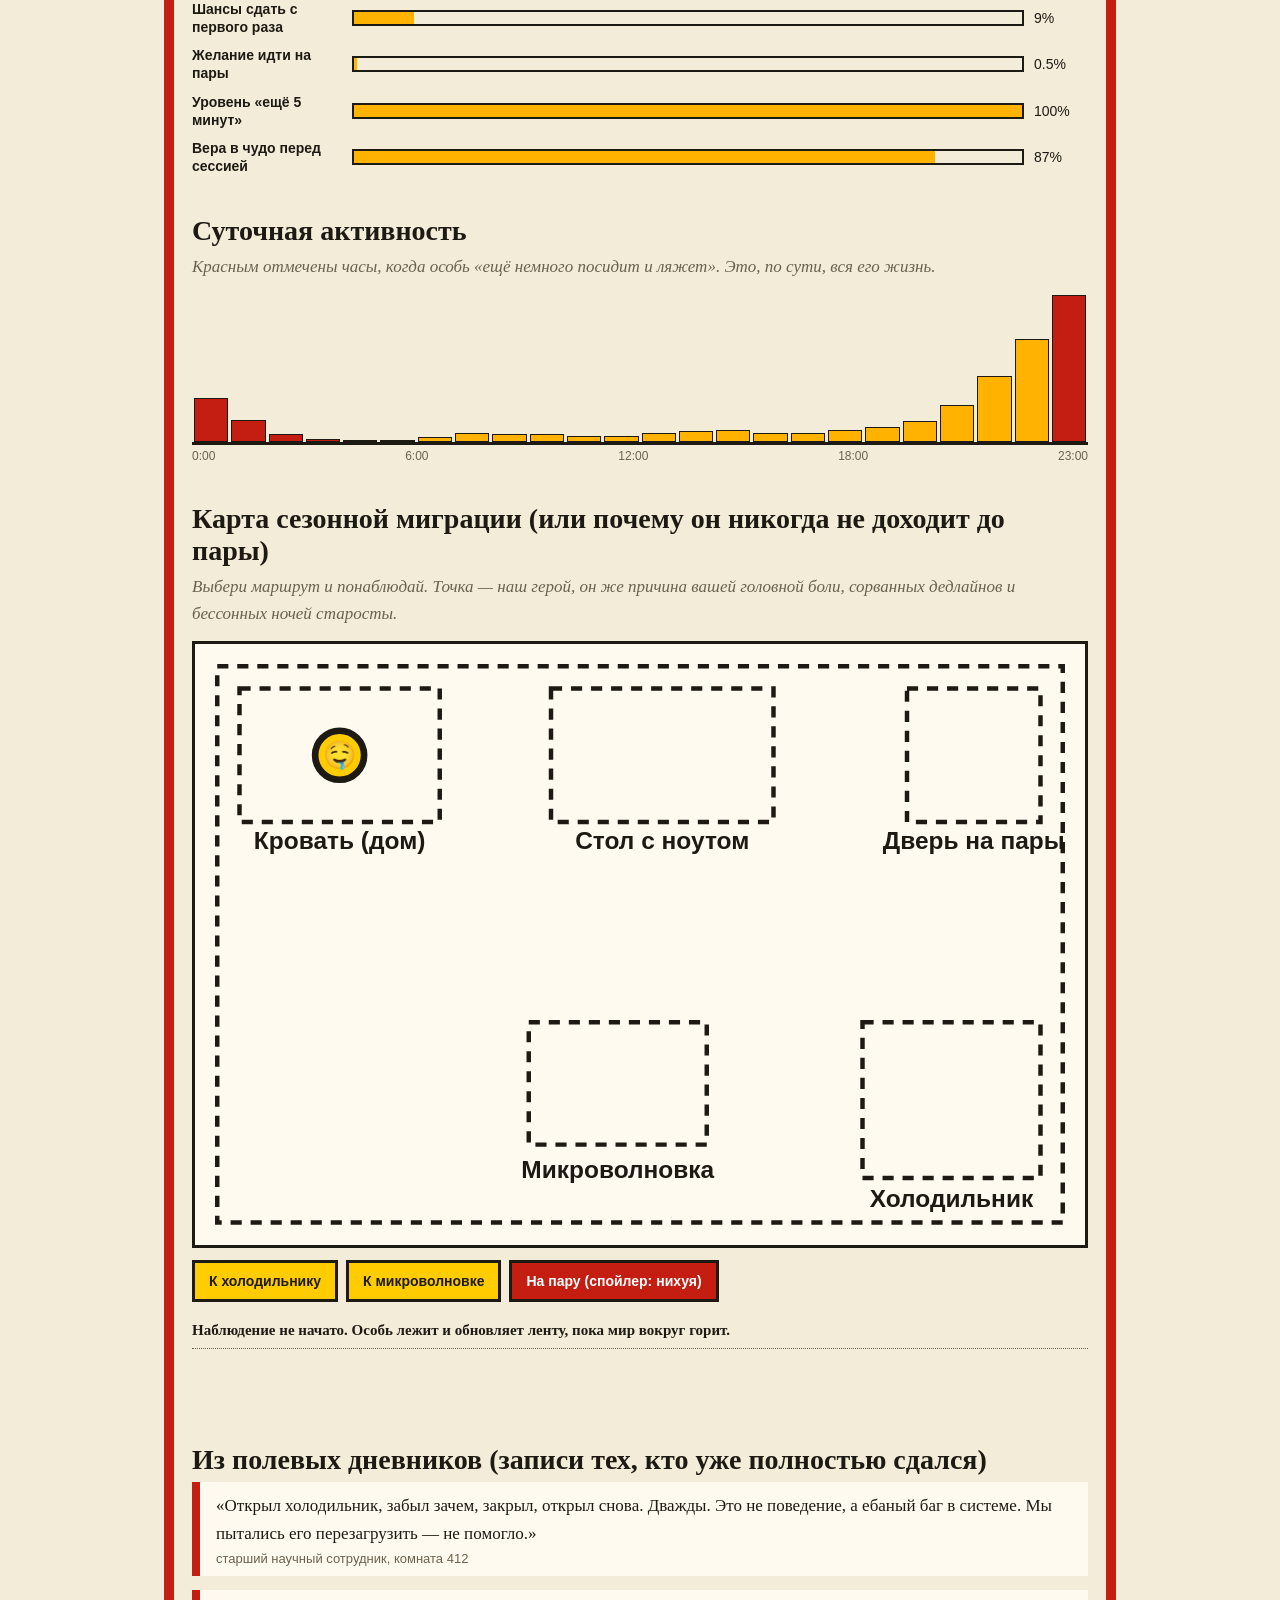
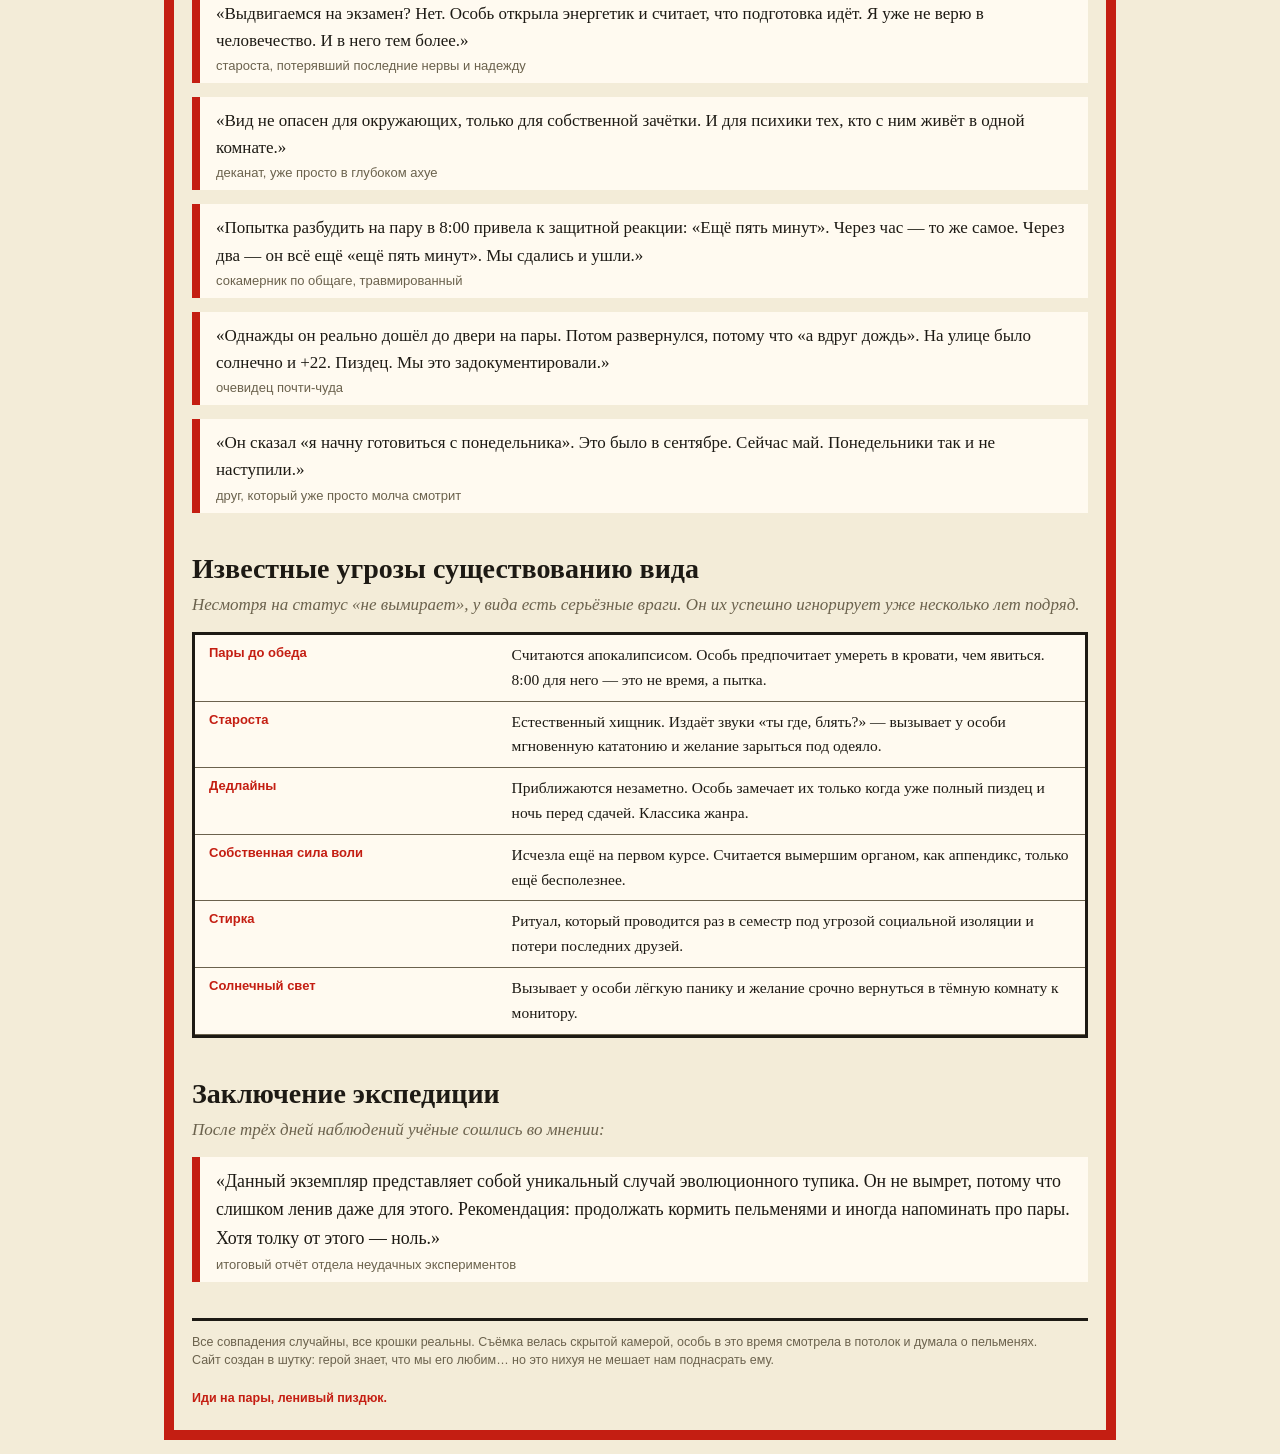
==== commit 0a4f933b: "Исправлены формулировки в тексте шутливого сайта для улучшения читабельности" ====
--- a/fullversion.html
+++ b/fullversion.html
@@ -204,7 +204,7 @@
           системе. Мы пытались его перезагрузить — не помогло.»<cite>старший научный сотрудник, комната 412</cite>
         </blockquote>
         <blockquote>«Выдвигаемся на экзамен? Нет. Особь открыла энергетик и считает, что подготовка идёт. Я уже не верю
-          в человечество. И в него тем более.»<cite>староста, потерявшая последние нервы и надежду</cite></blockquote>
+          в человечество. И в него тем более.»<cite>староста, потерявший последние нервы и надежду</cite></blockquote>
         <blockquote>«Вид не опасен для окружающих, только для собственной зачётки. И для психики тех, кто с ним живёт в
           одной комнате.»<cite>деканат, уже просто в глубоком ахуе</cite></blockquote>
         <blockquote>«Попытка разбудить на пару в 8:00 привела к защитной реакции: «Ещё пять минут». Через час — то же
@@ -269,7 +269,7 @@
       <footer>
         Все совпадения случайны, все крошки реальны. Съёмка велась скрытой камерой, особь в это время смотрела в потолок
         и думала о пельменях.<br>
-        Фильм создан в шутку: герой знает, что мы его любим… но это нихуя не мешает насрать ему в карточку вида.<br><br>
+        Сайт создан в шутку: герой знает, что мы его любим… но это нихуя не мешает нам поднасрать ему.<br><br>
         <strong style="color:var(--red)">Иди на пары, ленивый пиздюк.</strong><br>
       </footer>
     </div>
